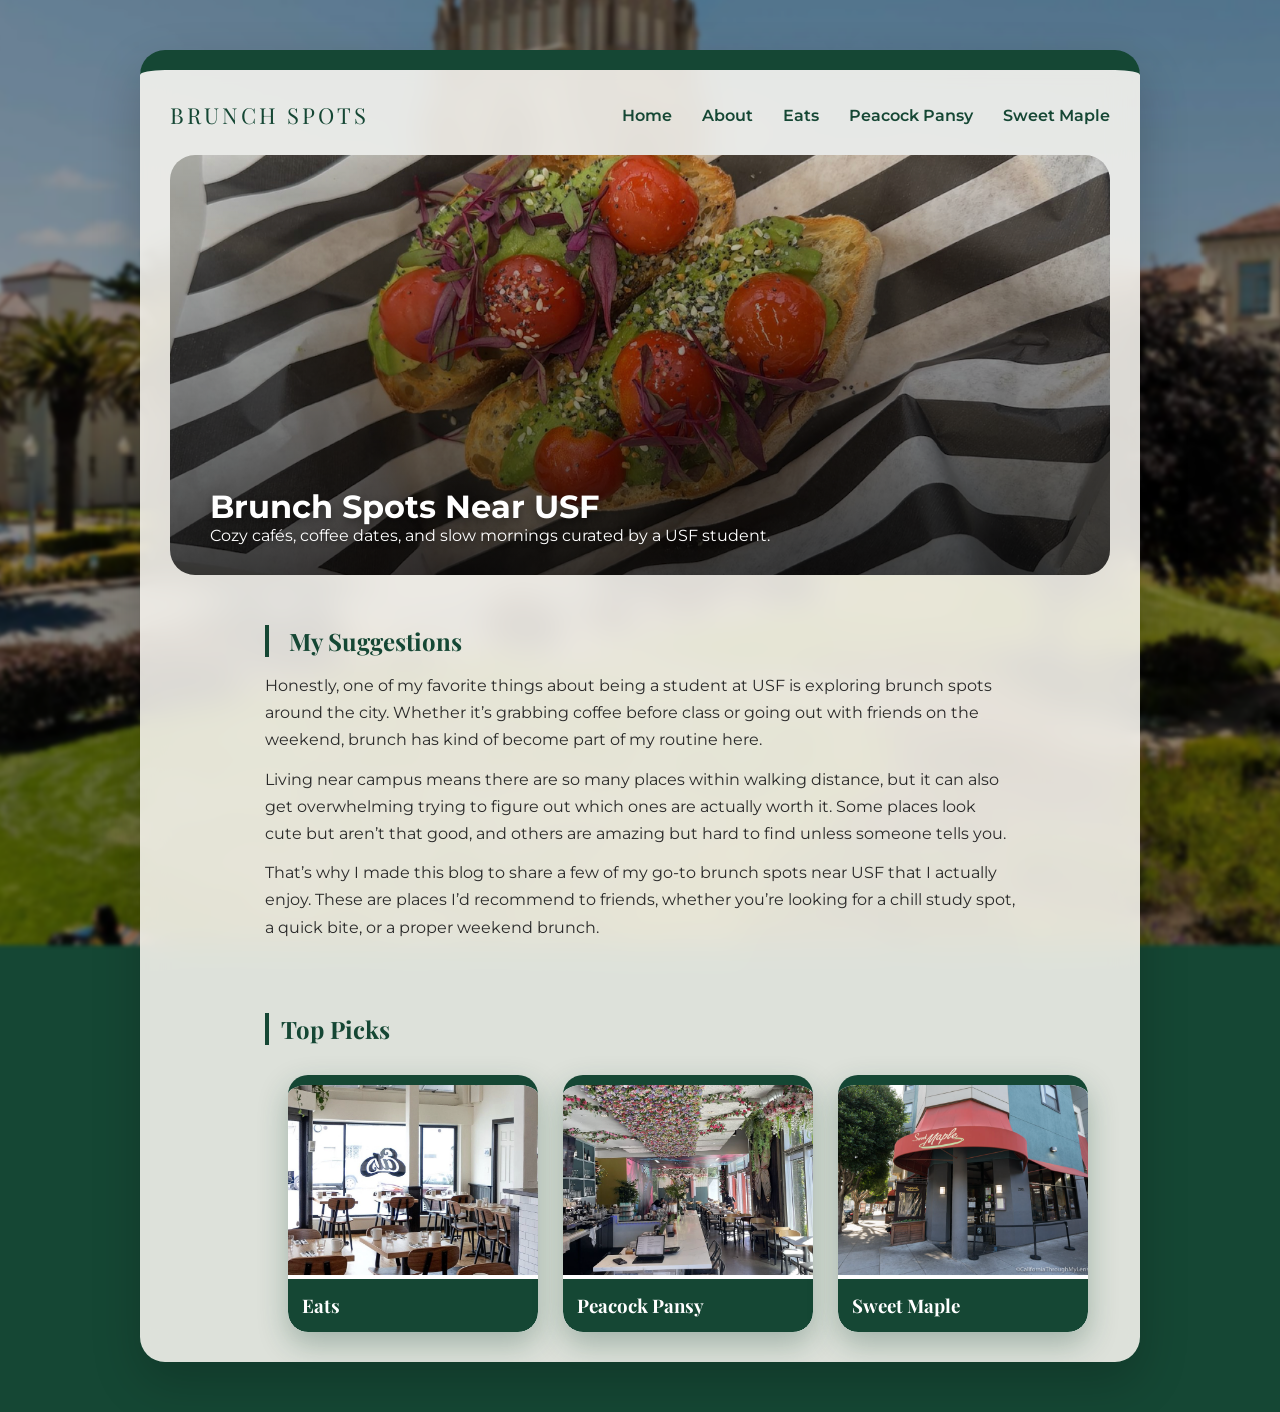
==== index.html @ 9d660510 "pus" ====
<!DOCTYPE html>
<html lang="en">

<head>
    <meta charset="UTF-8">
    <title>Brunch Spots</title>
    <link rel="stylesheet" href="css/index.css">
</head>

<body>

<div class="main-container">

    <!-- NAV -->
  
            <nav class="navbar">
    <div class="logo">Brunch Spots</div>
    <div class="nav-links">
        <a href="#">Home</a>
        <a href="About/about.html">About</a>
        <a href="review1/review1.html">Eats</a>
        <a href="review2/review2.html">Peacock Pansy</a>
        <a href="review3/review3.html">Sweet Maple</a>
    </div>
</nav>
       

   <div class="hero">
    <img src="images/hero.jpg" class="hero-img">

    <div class="hero-overlay"></div>

    <div class="hero-content">
        <h1>Brunch Spots Near USF</h1>
        <p>Cozy cafés, coffee dates, and slow mornings curated by a USF student.</p>
    </div>
</div>
    </section>

    <!-- ABOUT -->
    <section class="about-section">
        <div class="about-container">

           

            <div class="about-text">
                <h2>My Suggestions </h2>

                <p>
                    Honestly, one of my favorite things about being a student at USF is exploring brunch spots around the city. Whether it’s grabbing coffee before class or going out with friends on the weekend, brunch has kind of become part of my routine here.
                </p>

                <p>
                    Living near campus means there are so many places within walking distance, but it can also get overwhelming trying to figure out which ones are actually worth it. Some places look cute but aren’t that good, and others are amazing but hard to find unless someone tells you.
                </p>

                <p>
                   That’s why I made this blog to share a few of my go-to brunch spots near USF that I actually enjoy. These are places I’d recommend to friends, whether you’re looking for a chill study spot, a quick bite, or a proper weekend brunch.
</p>
                </p>
            </div>

        </div>
    </section>

    <!-- 🔥 TOP PICKS (CLICKABLE) -->
    <section class="top-picks-section">

        <h2>Top Picks</h2>

        <div class="cards-container">
            
            <!-- SWEET MAPLE -->
            <a href="review1/review1.html" class="card-link">
                <div class="card">
                    <img src="images/eats.jpg">
                    <h3>Eats </h3>
                </div>
            </a>

            <!-- EATS -->
            <a href="review2/review2.html" class="card-link">
                <div class="card">
                    <img src="images/peacock pansy.jpg">
                    <h3> Peacock Pansy </h3>
                </div>
            </a>

            <!-- EARLY TO RISE -->
            <a href="review3/review3.html" class="card-link">
                <div class="card">
                    <img src="images/sweetmaple.jpg">
                    <h3>Sweet Maple</h3>
                </div>
            </a>

        </div>

    </section>

   

</div>

</body>
</html>
---- css/index.css ----
@import url('https://fonts.googleapis.com/css2?family=Playfair+Display:wght@500;600;700&family=Montserrat:wght@300;400;500&display=swap');

:root {
    --green: #154734;
    --dark-green: #0d3020;
    --cream: #f5f1ea;
    --brown: #3a2b25;
}

/* RESET */
* {
    margin: 0;
    padding: 0;
    box-sizing: border-box;
}

/* BODY */
body {
    font-family: 'Montserrat', sans-serif;
    background: #154734;
}

/* BLURRED BACKGROUND */
body::before {
    content: "";
    position: fixed;
    inset: 0;
    background: url("../images/usf-bg.jpg");
    background-size: cover;
    background-position: center;
    filter: blur(2px) brightness(0.6);
    transform: scale(1.1);
    opacity: 1;
    z-index: -1;
}

/* MAIN CONTAINER */
.main-container {
    max-width: 1000px;
    margin: 50px auto;
    padding: 30px;
    border-radius: 25px;
    background: rgba(250, 247, 242, 0.88);
    border-top: 20px solid #154734;
    backdrop-filter: blur(15px);
    box-shadow: 0 20px 50px rgba(0,0,0,0.2);
}

/* NAVBAR */
.navbar {
    display: flex;
    justify-content: space-between;
    align-items: center;
    margin-bottom: 25px;
}

.logo {
    font-family: 'Playfair Display', serif;
    color: #154734;
    letter-spacing: 3px;
    text-transform: uppercase;
    font-size: 22px;
}

.nav-links {
    display: flex;
    gap: 30px;
}

.nav-links a {
    text-decoration: none;
    color: #154734;
    font-weight: 600;
    font-size: 16px;
}

/* HERO */
.hero {
    position: relative;
    height: 420px;
    border-radius: 25px;
    overflow: hidden;
    margin-bottom: 50px;
}

.hero-img {
    width: 100%;
    height: 100%;
    object-fit: cover;
    object-position: center 60%;
}

/* OVERLAY */
.hero-overlay {
    position: absolute;
    inset: 0;
    background: linear-gradient(
        to top,
        rgba(0,0,0,0.75),
        rgba(0,0,0,0.15)
    );
    border-radius: 20px;
}

.hero-content {
    position: absolute;
    bottom: 30px;
    left: 40px;
}

.hero-content h1 {
    color: white;
    text-shadow: 0 4px 10px rgba(0,0,0,0.4);
}

.hero-content p {
    color: white;
    text-shadow: 0 2px 6px rgba(0,0,0,0.4);
}

/* ABOUT SECTION */
.about-section {
    margin-bottom: 60px;
    display: flex;
    justify-content: center;
}

.about-container {
    max-width: 750px;
}

.about-text h2 {
    font-family: 'Playfair Display', serif;
    color: #154734;
    margin-bottom: 15px;
    border-left: 4px solid #154734;
    padding-left: 20px;
}

.about-text p {
    color: #2a2a2a;
    line-height: 1.7;
    margin-bottom: 12px;
}

/* TOP PICKS */
.top-picks-section {
    margin-top: 40px;
    padding-left: 95px;
}

.top-picks-section h2 {
    font-family: 'Playfair Display', serif;
    color: #154734;
    border-left: 4px solid #154734;
    padding-left: 12px;
    text-align: left;
    margin-bottom: 30px;
}

/* CARD CONTAINER */
.cards-container {
    display: flex;
    gap: 25px;
    justify-content: center;
    padding-left: 0;
   
}

/* REMOVE LINK STYLE */
.card-link {
    text-decoration: none;
}

/* CARD */
.card {
    width: 250px;
    background: white;
    border-radius: 20px;
    overflow: hidden;
    box-shadow: 0 12px 30px rgba(21, 71, 52, 0.3);
    transition: all 0.3s ease;
     border-top: 10px solid #154734;
    
}

.card:hover {
    transform: translateY(-8px);
    box-shadow: 0 16px 35px rgba(21, 71, 52, 0.4);
}

/* CARD IMAGE */
.card img {
    width: 100%;
    height: 190px;
    object-fit: cover;
}

/* CARD TITLE */
.card h3 {
    font-family: 'Playfair Display', serif;
    background-color: #154734;
    color: white;
    padding: 14px;
    text-align: left;
    border-radius: 0 0 20px 20px;
}

/* FOOTER */
.footer {
    text-align: center;
    margin-top: 50px;
    font-size: 14px;
    color: var(--brown);
}
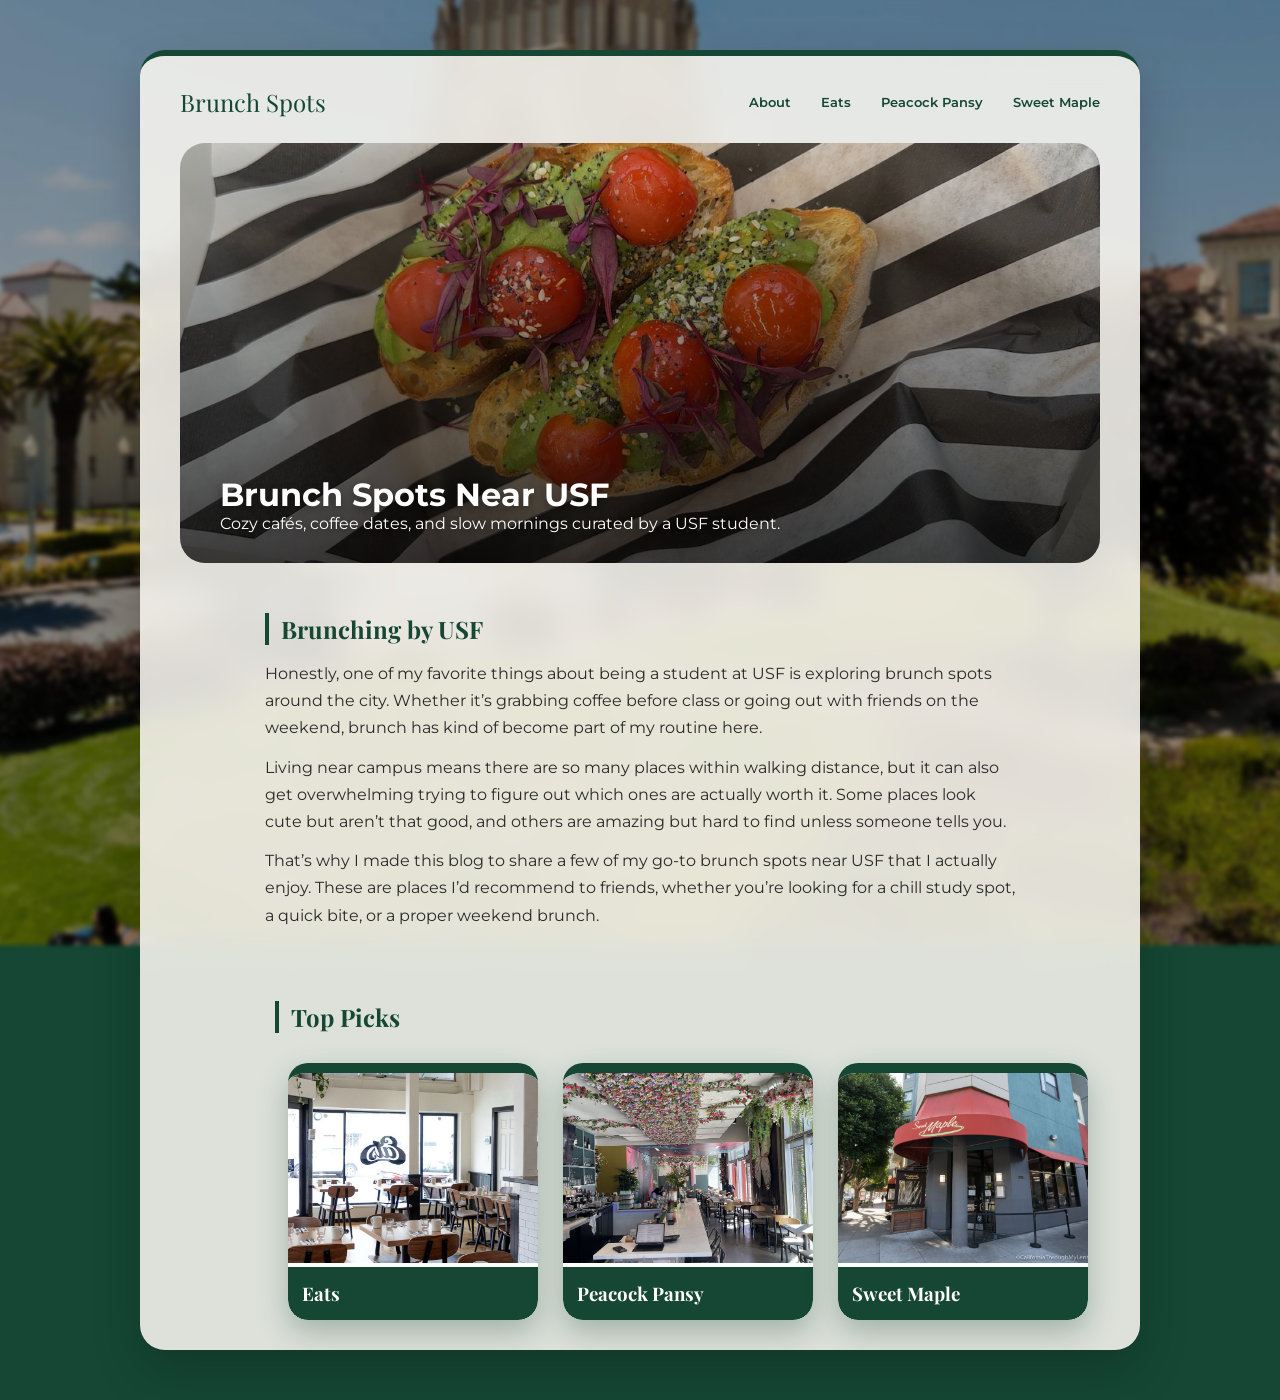
==== commit a14ace56: "j" ====
--- a/index.html
+++ b/index.html
@@ -13,10 +13,9 @@
 
     <!-- NAV -->
   
-            <nav class="navbar">
+           <nav class="navbar">
     <div class="logo">Brunch Spots</div>
     <div class="nav-links">
-        <a href="#">Home</a>
         <a href="About/about.html">About</a>
         <a href="review1/review1.html">Eats</a>
         <a href="review2/review2.html">Peacock Pansy</a>
@@ -44,7 +43,7 @@
            
 
             <div class="about-text">
-                <h2>My Suggestions </h2>
+                <h2>Brunching by USF</h2> 
 
                 <p>
                     Honestly, one of my favorite things about being a student at USF is exploring brunch spots around the city. Whether it’s grabbing coffee before class or going out with friends on the weekend, brunch has kind of become part of my routine here.
--- a/css/index.css
+++ b/css/index.css
@@ -38,10 +38,10 @@
 .main-container {
     max-width: 1000px;
     margin: 50px auto;
-    padding: 30px;
+    padding: 30px 40px;
     border-radius: 25px;
     background: rgba(250, 247, 242, 0.88);
-    border-top: 20px solid #154734;
+    border-top: 6px solid #154734;
     backdrop-filter: blur(15px);
     box-shadow: 0 20px 50px rgba(0,0,0,0.2);
 }
@@ -54,13 +54,12 @@
     margin-bottom: 25px;
 }
 
-.logo {
-    font-family: 'Playfair Display', serif;
-    color: #154734;
-    letter-spacing: 3px;
-    text-transform: uppercase;
-    font-size: 22px;
-}
+    .logo {
+    font-family: 'Playfair Display', serif;
+    font-size: 24px;
+    color: #154734;
+}
+
 
 .nav-links {
     display: flex;
@@ -71,7 +70,7 @@
     text-decoration: none;
     color: #154734;
     font-weight: 600;
-    font-size: 16px;
+    font-size: 13px;
 }
 
 /* HERO */
@@ -134,7 +133,7 @@
     color: #154734;
     margin-bottom: 15px;
     border-left: 4px solid #154734;
-    padding-left: 20px;
+    padding-left: 12px;
 }
 
 .about-text p {
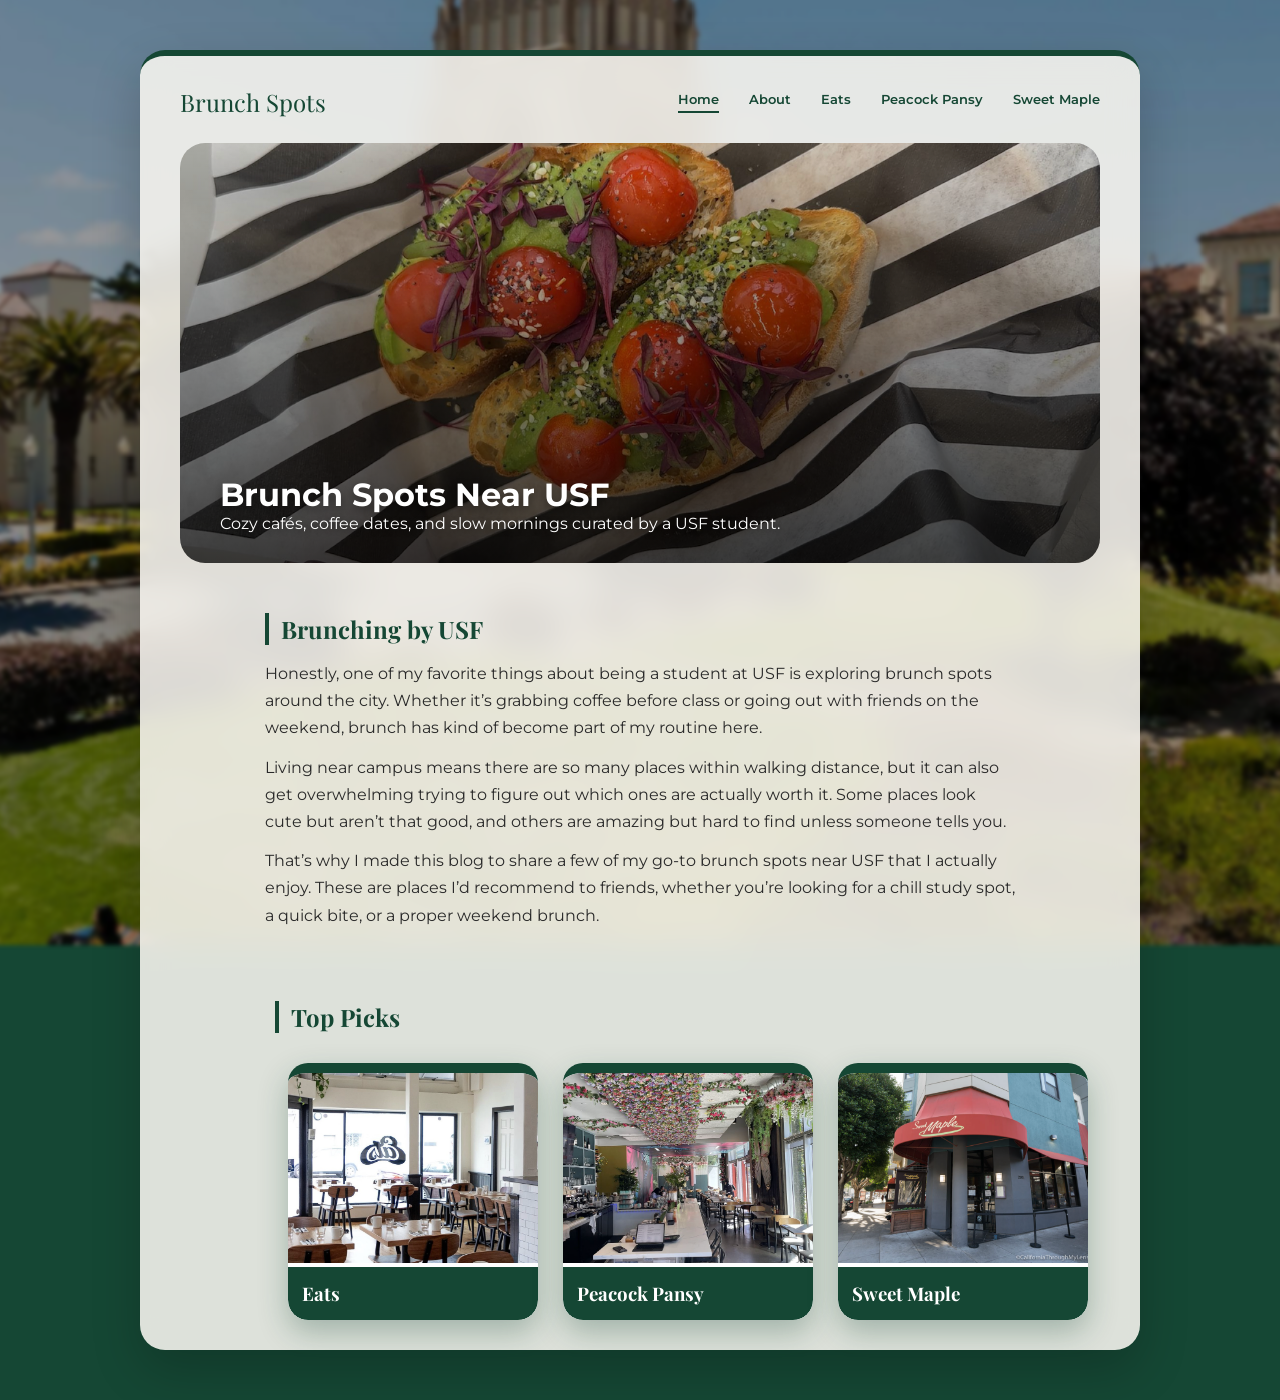
==== commit 46a1decb: "j" ====
--- a/index.html
+++ b/index.html
@@ -13,9 +13,10 @@
 
     <!-- NAV -->
   
-           <nav class="navbar">
+          <nav class="navbar">
     <div class="logo">Brunch Spots</div>
     <div class="nav-links">
+        <a href="index.html" class="active">Home</a>
         <a href="About/about.html">About</a>
         <a href="review1/review1.html">Eats</a>
         <a href="review2/review2.html">Peacock Pansy</a>
--- a/css/index.css
+++ b/css/index.css
@@ -54,12 +54,11 @@
     margin-bottom: 25px;
 }
 
-    .logo {
+.logo {
     font-family: 'Playfair Display', serif;
     font-size: 24px;
     color: #154734;
 }
-
 
 .nav-links {
     display: flex;
@@ -71,6 +70,17 @@
     color: #154734;
     font-weight: 600;
     font-size: 13px;
+    padding-bottom: 4px;
+    border-bottom: 2px solid transparent;
+    transition: border-color 0.2s;
+}
+
+.nav-links a:hover {
+    border-bottom: 2px solid #154734;
+}
+
+.nav-links a.active {
+    border-bottom: 2px solid #154734;
 }
 
 /* HERO */
